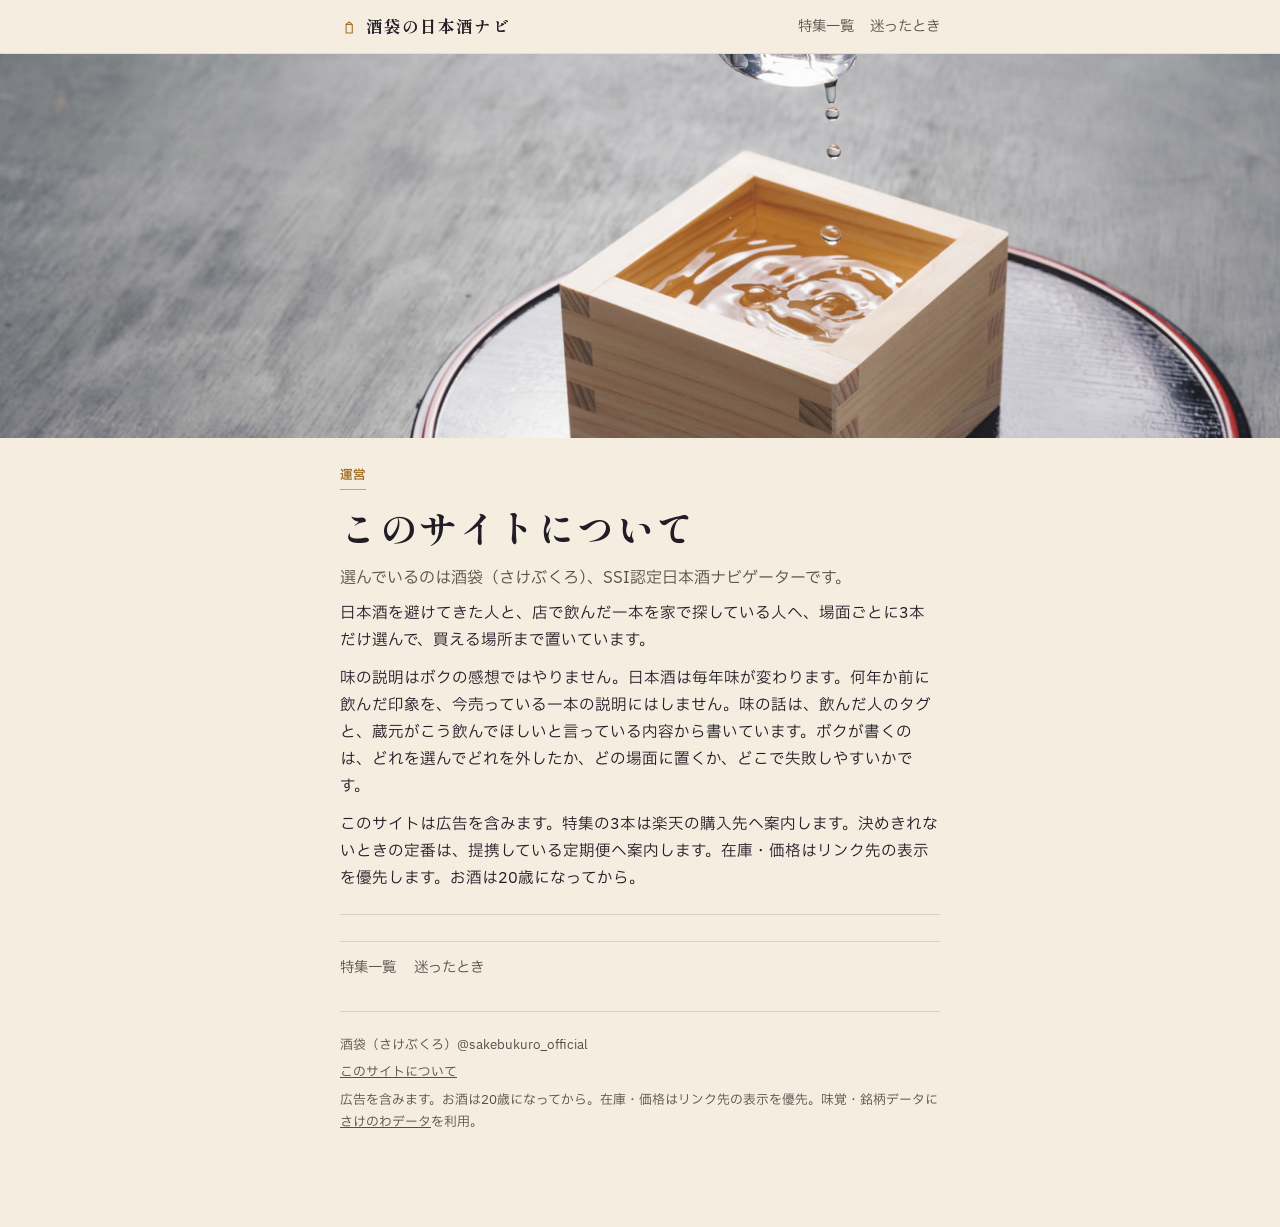
==== about.html @ 2d48d756 "Publish Wave 11 and 12: about, pairing 720ml, guide article, hide summer sake from index. Co-authore" ====
<!doctype html>
<html lang="ja">
<head>
  <meta charset="utf-8" />
  <meta name="viewport" content="width=device-width, initial-scale=1" />
  <meta name="description" content="日本酒を避けてきた人と、店で飲んだ一本を家で探している人へ、場面ごとに3本だけ選んで、買える場所まで置いています。" />
  <title>このサイトについて</title>
  
  <link rel="canonical" href="https://sarima-gh.github.io/sakebukuro-landing/about.html" />
  <meta property="og:type" content="website" />
  <meta property="og:title" content="このサイトについて" />
  <meta property="og:description" content="日本酒を避けてきた人と、店で飲んだ一本を家で探している人へ、場面ごとに3本だけ選んで、買える場所まで置いています。" />
  <meta property="og:url" content="https://sarima-gh.github.io/sakebukuro-landing/about.html" />
  <meta property="og:site_name" content="酒袋の日本酒ナビ" />
  
  <meta property="og:image" content="https://sarima-gh.github.io/sakebukuro-landing/assets/scene-index.jpg" />
  <meta name="twitter:image" content="https://sarima-gh.github.io/sakebukuro-landing/assets/scene-index.jpg" />

  <meta name="twitter:card" content="summary_large_image" />
  <meta name="twitter:title" content="このサイトについて" />
  <meta name="twitter:description" content="日本酒を避けてきた人と、店で飲んだ一本を家で探している人へ、場面ごとに3本だけ選んで、買える場所まで置いています。" />

  <link rel="icon" href="./assets/favicon.svg" type="image/svg+xml" />
  <link rel="stylesheet" href="./assets/site.css" />
  
</head>
<body>
<header class="site-header">
  <div class="site-header-inner">
  <a class="brand" href="./index.html" id="brand-home"><svg class="brand-mark" viewBox="0 0 24 24" aria-hidden="true"><path d="M8 8.4 12 5.2 16 8.4v11.2H8V8.4z" fill="none" stroke="currentColor" stroke-width="1.4" stroke-linejoin="round"/><path d="M8 8.4h8" fill="none" stroke="currentColor" stroke-width="1.4" stroke-linecap="round"/></svg>酒袋の日本酒ナビ</a>
  <nav>
    <a href="./index.html" id="nav-index" data-nav="index">特集一覧</a>
    <a href="./best.html" id="nav-best" data-nav="best">迷ったとき</a>
  </nav>
  </div>
</header>
<figure class="hero-bleed">
  <img src="./assets/scene-index.jpg" alt="升に注がれる日本酒" width="1600" height="1067" />
</figure>
<div class="shell" id="main">

  <section class="hero">
    <span class="eyebrow-label">運営</span>
    <h1 class="is-display">このサイトについて</h1>
    <p class="hook">選んでいるのは酒袋（さけぶくろ）、SSI認定日本酒ナビゲーターです。</p>
  </section>
  <section class="feature-intro"><div class="intro-block"><p>日本酒を避けてきた人と、店で飲んだ一本を家で探している人へ、場面ごとに3本だけ選んで、買える場所まで置いています。</p><p>味の説明はボクの感想ではやりません。日本酒は毎年味が変わります。何年か前に飲んだ印象を、今売っている一本の説明にはしません。味の話は、飲んだ人のタグと、蔵元がこう飲んでほしいと言っている内容から書いています。ボクが書くのは、どれを選んでどれを外したか、どの場面に置くか、どこで失敗しやすいかです。</p><p>このサイトは広告を含みます。特集の3本は楽天の購入先へ案内します。決めきれないときの定番は、提携している定期便へ案内します。在庫・価格はリンク先の表示を優先します。お酒は20歳になってから。</p></div></section>

  <nav class="site-nav-end" aria-label="サイト内リンク">
    <a href="./index.html" data-nav="index">特集一覧</a>
    <a href="./best.html" data-nav="best">迷ったとき</a>
  </nav>
<footer class="footer">
  <p>酒袋（さけぶくろ）@sakebukuro_official</p>
  <p><a href="./about.html" data-nav="about">このサイトについて</a></p>
  <p>広告を含みます。お酒は20歳になってから。在庫・価格はリンク先の表示を優先。味覚・銘柄データに<a href="https://sakenowa.com" rel="noopener">さけのわデータ</a>を利用。</p>
</footer>
</div>


<script>
  (function(){
    var depth = location.pathname.indexOf('/p/') >= 0 ? '../' : './';
    var base = "https://sarima-gh.github.io/sakebukuro-landing";
    var local = location.protocol === 'file:' || location.hostname === '127.0.0.1' || location.hostname === 'localhost';
    var indexUrl = (!local && base) ? (base + '/') : (depth + 'index.html');
    var bestUrl = (!local && base) ? (base + '/best.html') : (depth + 'best.html');
    var aboutUrl = (!local && base) ? (base + '/about.html') : (depth + 'about.html');
    document.querySelectorAll('[data-nav="index"]').forEach(function(a){ a.href = indexUrl; });
    document.querySelectorAll('[data-nav="best"]').forEach(function(a){ a.href = bestUrl; });
    document.querySelectorAll('[data-nav="about"]').forEach(function(a){ a.href = aboutUrl; });
    var brand = document.getElementById('brand-home');
    if (brand) brand.href = indexUrl;
  })();
</script>

</body>
</html>
---- assets/site.css ----
@import url('https://fonts.googleapis.com/css2?family=Shippori+Mincho:wght@500;700&family=IBM+Plex+Sans+JP:wght@400;500;600&display=swap');

:root {
  --bg: #F4EDE0;
  --paper: #FFFDF8;
  --ink: #221C26;
  --muted: #574F47;
  --accent: #A36F26;
  --accent-press: #83571A;
  --memo: #FFF3CB;
  --line: rgba(42, 36, 48, 0.14);
  --line-subtle: rgba(42, 36, 48, 0.08);
  --kunshu: #E29D8F;
  --soushu: #639B8A;
  --junshu: #B59371;
  --jukushu: #7A5030;
  --sticky-h: 56px;
  --tap: 48px;
  --photo-bg: #EFE6D4;
}

* { box-sizing: border-box; }
html { scroll-behavior: smooth; }
body {
  margin: 0;
  min-height: 100vh;
  color: var(--ink);
  font-family: "IBM Plex Sans JP", "Hiragino Sans", sans-serif;
  font-size: 16px;
  line-height: 1.75;
  background: var(--bg);
}
a { color: var(--ink); }
.shell {
  max-width: 40rem;
  margin: 0 auto;
  padding: 0 1.25rem 5.5rem;
}
.site-header {
  position: sticky;
  top: 0;
  z-index: 20;
  width: 100%;
  background: color-mix(in srgb, var(--bg) 82%, transparent);
  backdrop-filter: blur(14px);
  border-bottom: 1px solid var(--line-subtle);
}
.site-header-inner {
  display: flex;
  justify-content: space-between;
  align-items: center;
  gap: 1rem;
  max-width: 40rem;
  margin: 0 auto;
  padding: 0.75rem 1.25rem;
}
.site-header .brand {
  display: inline-flex;
  align-items: center;
  gap: 0.45rem;
  font-family: "Shippori Mincho", serif;
  font-weight: 700;
  font-size: 1.05rem;
  letter-spacing: 0.06em;
  text-decoration: none;
  color: var(--ink);
}
.brand-mark {
  width: 1.15rem;
  height: 1.15rem;
  flex: 0 0 auto;
  color: var(--accent);
}
.site-header nav {
  display: flex;
  flex-wrap: wrap;
  gap: 0.65rem 1rem;
  justify-content: flex-end;
}
.site-header nav a {
  font-size: 0.9rem;
  color: var(--muted);
  text-decoration: none;
  border-bottom: 1px solid transparent;
  transition: color 0.15s ease;
}
.site-header nav a:hover { border-color: var(--accent); color: var(--ink); }
.site-nav-end {
  display: flex;
  flex-wrap: wrap;
  gap: 0.65rem 1.1rem;
  margin: 1.5rem 0 0;
  padding: 0.85rem 0 0;
  border-top: 1px solid var(--line);
  font-size: 0.9rem;
}
.site-nav-end a {
  color: var(--muted);
  text-decoration: none;
  border-bottom: 1px solid transparent;
}
.site-nav-end a:hover { border-color: var(--accent); color: var(--ink); }
.back-to-index {
  margin: 1.25rem 0 0.25rem;
  font-size: 0.95rem;
}
.back-to-index a {
  color: var(--ink);
  text-decoration: none;
  border-bottom: 1px solid color-mix(in srgb, var(--accent) 45%, var(--line));
}
.back-to-index a:hover { border-color: var(--accent); }
.hero-bleed {
  margin: 0;
  width: 100%;
  height: clamp(14rem, 46vw, 22rem);
  overflow: hidden;
  background: var(--photo-bg);
}
.hero-bleed img {
  width: 100%;
  height: 100%;
  object-fit: cover;
  object-position: center 42%;
  display: block;
}
.hero-bleed.is-portrait img { object-position: 52% 58%; }
.hero-bleed.is-lanterns img { object-position: 50% 18%; }
.hero-bleed.is-counter img { object-position: 40% 55%; }
.hero-bleed.is-post img { object-position: 28% 42%; }
.hero {
  position: relative;
  padding: 1.35rem 0 0.35rem;
  animation: lamp-in 0.8s ease both;
}
.eyebrow-label {
  display: inline-block;
  font-size: 0.78rem;
  font-weight: 600;
  letter-spacing: 0.08em;
  color: var(--accent);
  border-bottom: 1.5px solid color-mix(in srgb, var(--accent) 45%, var(--line));
  padding: 0.15rem 0;
  margin-bottom: 0.75rem;
}
.hero h1 {
  font-family: "IBM Plex Sans JP", "Hiragino Sans", sans-serif;
  font-size: clamp(1.5rem, 5vw, 2.05rem);
  font-weight: 600;
  line-height: 1.45;
  letter-spacing: 0.03em;
  margin: 0 0 0.75rem;
  color: var(--ink);
}
.hero h1.is-brand,
.hero h1.is-display {
  font-family: "Shippori Mincho", serif;
  font-weight: 700;
  font-size: clamp(1.75rem, 5.8vw, 2.35rem);
  letter-spacing: 0.04em;
  line-height: 1.35;
}
.hero .hook {
  margin: 0;
  color: var(--muted);
  font-size: 1rem;
  line-height: 1.7;
}
.concept {
  margin: 0 0 1.5rem;
  padding: 0.2rem 0 1.25rem;
  border-bottom: 1px solid var(--line);
  color: var(--muted);
  font-size: 0.96rem;
  animation: lamp-in 1s ease both;
  animation-delay: 0.08s;
}
.feature-intro {
  margin: 0 0 1.6rem;
  padding: 0.15rem 0 1.35rem;
  background: none;
  border: none;
  border-bottom: 1px solid var(--line);
  border-radius: 0;
  color: var(--ink);
  font-size: 0.97rem;
  box-shadow: none;
  animation: lamp-in 1s ease both;
  animation-delay: 0.08s;
}
.feature-intro h2 {
  font-family: "Shippori Mincho", serif;
  font-size: 1.08rem;
  font-weight: 700;
  letter-spacing: 0.04em;
  margin: 0 0 0.55rem;
  color: var(--ink);
}
.feature-intro h2 + p,
.feature-intro h2 + ul { margin-top: 0; }
.feature-intro .intro-block + .intro-block { margin-top: 1.1rem; }
.feature-intro ul {
  margin: 0;
  padding-left: 1.2rem;
  color: var(--muted);
}
.feature-intro li { margin: 0.35rem 0; }
.concept p,
.feature-intro p { margin: 0 0 0.65rem; }
.concept p:last-child,
.feature-intro p:last-child { margin-bottom: 0; }
.trust {
  display: flex;
  flex-wrap: wrap;
  gap: 0.5rem 1rem;
  margin: 1.1rem 0 0.35rem;
  padding: 0.75rem 0;
  border-top: 1px solid var(--line);
  border-bottom: 1px solid var(--line);
  font-size: 0.84rem;
  color: var(--muted);
}
.face {
  margin: 0 0 1.25rem;
  color: var(--muted);
  font-size: 0.88rem;
  line-height: 1.65;
}
.howto {
  margin: 0 0 1.6rem;
  padding: 0.2rem 0 1.2rem;
  border-bottom: 1px solid var(--line);
}
.howto h2,
.stance h2,
.criteria h2,
.compare h2,
.panel h2 {
  font-family: "Shippori Mincho", serif;
  font-size: 1.12rem;
  font-weight: 700;
  letter-spacing: 0.04em;
  margin: 0 0 0.55rem;
}
.howto ol {
  margin: 0;
  padding-left: 1.25rem;
  color: var(--muted);
  font-size: 0.95rem;
}
.howto li { margin: 0.35rem 0; }
.stance {
  margin: 0 0 1.6rem;
  padding: 0.2rem 0 1.2rem;
  border-bottom: 1px solid var(--line);
}
.stance h2 {
  margin: 0 0 0.55rem;
}
.stance p {
  margin: 0 0 0.65rem;
  color: var(--muted);
  font-size: 0.92rem;
  line-height: 1.75;
}
.stance p:last-child { margin-bottom: 0; }
.sakebukuro-note {
  margin: 1.15rem 0 1.7rem;
  padding: 1.15rem 1.2rem 1.2rem;
  border: 1px solid var(--line);
  border-radius: 4px;
  background: var(--paper);
}
.sakebukuro-note h2 {
  font-family: "Shippori Mincho", serif;
  font-size: 1.12rem;
  font-weight: 700;
  letter-spacing: 0.04em;
  margin: 0 0 0.65rem;
}
.sakebukuro-note p {
  margin: 0 0 0.65rem;
  color: var(--muted);
  font-size: 0.92rem;
  line-height: 1.75;
}
.sakebukuro-note .note-lead {
  color: var(--ink);
  font-size: 0.95rem;
}
.sakebukuro-note p:last-child { margin-bottom: 0; }
.sakebukuro-note summary {
  font-family: "Shippori Mincho", serif;
  font-size: 1.12rem;
  font-weight: 700;
  letter-spacing: 0.04em;
  cursor: pointer;
  list-style-position: outside;
}
.sakebukuro-note summary::-webkit-details-marker { color: var(--muted); }
.feature-lead { margin-top: 0.75rem; }
.hero-strip-price {
  margin: 0.15rem 0 0;
  font-size: 0.86rem;
  font-weight: 600;
  color: var(--ink);
}
.hero-strip-note {
  margin: 0.2rem 0 0;
  font-size: 0.82rem;
  color: var(--muted);
  line-height: 1.55;
}
.offer-not-for {
  margin: 0.45rem 0 0;
  font-size: 0.82rem;
  color: var(--muted);
  line-height: 1.55;
}
.offer-not-for .offer-fact-label {
  display: block;
  margin-bottom: 0.15rem;
}
.offer-more {
  margin: 0.4rem 0 0;
  font-size: 0.82rem;
}
.offer-more a { color: var(--muted); }
.offer-more a:hover { color: var(--ink); }
.bridge-self-use {
  margin: 1.1rem 0 0.35rem;
  font-size: 0.9rem;
  color: var(--ink);
  line-height: 1.65;
}
.chooser { margin: 0.4rem 0 1.4rem; }
.chooser h2 { margin: 0 0 0.65rem; }
.chooser-row {
  display: block;
  margin: 0 0 0.55rem;
  padding: 0.85rem 1rem;
  border: 1px solid var(--line);
  border-radius: 4px;
  background: var(--paper);
  text-decoration: none;
  color: var(--ink);
  font-size: 0.94rem;
  line-height: 1.55;
}
.chooser-row:hover { border-color: var(--accent); }
.guide-cta {
  margin: 1.4rem 0 0;
}
.guide-cta a {
  display: block;
  padding: 0.85rem 1rem;
  border: 1px solid var(--line);
  border-radius: 4px;
  background: var(--paper);
  text-decoration: none;
  color: var(--ink);
  font-size: 0.94rem;
  line-height: 1.55;
}
.guide-cta a:hover { border-color: var(--accent); }
.terms-note {
  margin: 0 0 1.2rem;
  font-size: 0.82rem;
  color: var(--muted);
  line-height: 1.6;
}
.criteria {
  margin: 0 0 1.6rem;
  padding: 0.9rem 0 1.2rem;
  border-bottom: 1px solid var(--line);
}
.criteria h2 {
  margin: 0 0 0.6rem;
}
.criteria ol {
  margin: 0;
  padding-left: 1.25rem;
  color: var(--muted);
  font-size: 0.94rem;
}
.criteria li { margin: 0.3rem 0; }

.pick-label {
  font-size: 0.74rem;
  font-weight: 500;
  color: var(--muted);
  border: 1px solid var(--line);
  border-radius: 3px;
  padding: 0.12rem 0.5rem;
}

.jump {
  display: flex;
  gap: 0.5rem;
  overflow-x: auto;
  -webkit-overflow-scrolling: touch;
  margin: 0.15rem 0 1.35rem;
  padding: 0.1rem 0 0.55rem;
  scrollbar-width: thin;
}
.jump a {
  flex: 0 0 auto;
  display: inline-flex;
  align-items: center;
  gap: 0.35rem;
  min-height: 44px;
  padding: 0.35rem 0.85rem;
  border: 1px solid var(--line);
  border-radius: 999px;
  background: var(--paper);
  text-decoration: none;
  font-size: 0.86rem;
  font-weight: 500;
  color: var(--ink);
  white-space: nowrap;
}
.jump a:hover { border-color: var(--accent); }
.jump .jump-hero {
  border-color: color-mix(in srgb, var(--accent) 50%, var(--line));
  background: color-mix(in srgb, var(--accent) 10%, var(--paper));
}
.jump-mark {
  font-size: 0.7rem;
  font-weight: 600;
  letter-spacing: 0.06em;
  color: var(--accent);
}
.jump .jump-bridge {
  border: none;
  background: transparent;
  border-radius: 0;
  text-decoration: underline;
  text-underline-offset: 0.18em;
  color: var(--muted);
  font-weight: 500;
  padding-left: 0.35rem;
  padding-right: 0.35rem;
}
.jump .jump-bridge:hover {
  border-color: transparent;
  color: var(--ink);
}

.hero-strip {
  display: grid;
  grid-template-columns: 96px 1fr;
  gap: 1rem;
  align-items: start;
  margin: 0 0 1.5rem;
  padding: 0.35rem 0 1.2rem;
  border-bottom: 1px solid var(--line);
}
.hero-strip-thumb {
  display: block;
  width: 96px;
  height: 96px;
  overflow: hidden;
  background: var(--photo-bg);
  border-radius: 2px;
  border: 1px solid var(--line-subtle);
  text-decoration: none;
}
.hero-strip-thumb img {
  width: 100%;
  height: 100%;
  object-fit: contain;
  display: block;
  background: var(--photo-bg);
}
.hero-strip-thumb.is-empty {
  background: color-mix(in srgb, var(--accent) 12%, var(--photo-bg));
}
.hero-strip-body .pick-label { margin-bottom: 0.2rem; }
.hero-strip-name {
  font-weight: 600;
  font-size: 1.08rem;
  line-height: 1.4;
  margin: 0 0 0.25rem;
}
.hero-strip-fit {
  margin: 0 0 0.7rem;
  font-size: 0.88rem;
  color: var(--muted);
  line-height: 1.5;
}
.hero-strip .btn-row { margin-top: 0.15rem; }
.hero-strip .btn { width: 100%; font-size: 0.9rem; }
.hero-strip-escape {
  margin: 0.55rem 0 0;
  font-size: 0.86rem;
  line-height: 1.5;
}
.hero-strip-escape a {
  color: var(--muted);
  text-decoration: underline;
  text-underline-offset: 0.18em;
}
.hero-strip-escape a:hover { color: var(--ink); }

.panel.escape-best {
  margin: 1.15rem 0 0;
  padding: 1.15rem 1.2rem 1.2rem;
  border: 1px solid var(--line);
  border-radius: 4px;
  background: var(--paper);
}
.escape-best .sub {
  margin: 0 0 0.7rem;
}
.escape-row {
  display: inline-block;
  margin-top: 0;
  padding: 0.1rem 0;
  font-weight: 600;
  text-decoration: none;
  color: var(--accent);
  border-bottom: 1px solid color-mix(in srgb, var(--accent) 45%, var(--line));
}
.escape-row:hover { border-color: var(--accent); color: var(--ink); }

.compare {
  margin: 0 0 1.6rem;
  padding: 0.2rem 0 1.2rem;
  border-bottom: 1px solid var(--line);
}
.compare h2 {
  margin: 0 0 0.4rem;
}
.compare .sub { margin: 0 0 0.85rem; color: var(--muted); font-size: 0.9rem; }
.compare-wrap {
  overflow-x: auto;
  -webkit-overflow-scrolling: touch;
  border: 1px solid var(--line);
  border-radius: 4px;
  background: var(--paper);
}
.compare-table {
  width: 100%;
  border-collapse: collapse;
  font-size: 0.88rem;
  min-width: 28rem;
}
.compare-table th,
.compare-table td {
  padding: 0.7rem 0.75rem;
  text-align: left;
  vertical-align: top;
  border-bottom: 1px solid var(--line-subtle);
}
.compare-table th {
  font-size: 0.74rem;
  font-weight: 600;
  letter-spacing: 0.04em;
  color: var(--muted);
  background: color-mix(in srgb, var(--memo) 45%, var(--paper));
}
.compare-table tr:last-child td { border-bottom: none; }
.compare-table a {
  font-weight: 600;
  text-decoration: none;
  border-bottom: 1px solid color-mix(in srgb, var(--accent) 40%, transparent);
}
.compare-table a:hover { border-color: var(--accent); }
.compare-hero {
  font-size: 0.7rem;
  font-weight: 600;
  color: var(--accent);
  margin-left: 0.35rem;
}

.card {
  position: relative;
  display: grid;
  grid-template-columns: 8px 1fr;
  margin: 0 0 1.5rem;
  background: var(--paper);
  border: 1px solid var(--line-subtle);
  border-radius: 2px;
  box-shadow: none;
  scroll-margin-top: 5.5rem;
  overflow: hidden;
}
.card.is-highlight {
  border-color: color-mix(in srgb, var(--accent) 55%, var(--line));
}
.card-rail { background: var(--ink); opacity: 0.18; }
.type-kunshu .card-rail { background: var(--kunshu); opacity: 1; }
.type-soushu .card-rail { background: var(--soushu); opacity: 1; }
.type-junshu .card-rail { background: var(--junshu); opacity: 1; }
.type-jukushu .card-rail { background: var(--jukushu); opacity: 1; }
.card-body { padding: 1.1rem 1rem 1.25rem 1.1rem; }
.card-head { display: flex; flex-wrap: wrap; gap: 0.45rem; align-items: center; margin-bottom: 0.4rem; }
.hero-mark {
  font-size: 0.74rem;
  font-weight: 600;
  letter-spacing: 0.06em;
  color: var(--accent);
  background: color-mix(in srgb, var(--accent) 10%, transparent);
  border: 1px solid color-mix(in srgb, var(--accent) 40%, transparent);
  border-radius: 3px;
  padding: 0.12rem 0.5rem;
}
.type-badge,
.chip {
  font-size: 0.74rem;
  font-weight: 500;
  letter-spacing: 0.03em;
  color: var(--muted);
  border: 1px solid var(--line);
  border-radius: 2px;
  padding: 0.12rem 0.5rem;
}
.type-kunshu .type-badge { color: #8a4a3e; border-color: color-mix(in srgb, var(--kunshu) 55%, var(--line)); }
.type-soushu .type-badge { color: #3d6b5e; border-color: color-mix(in srgb, var(--soushu) 55%, var(--line)); }
.type-junshu .type-badge { color: #6e5640; border-color: color-mix(in srgb, var(--junshu) 55%, var(--line)); }
.type-jukushu .type-badge { color: #5a3a22; border-color: color-mix(in srgb, var(--jukushu) 55%, var(--line)); }
.chip-flag {
  color: var(--accent);
  border-color: color-mix(in srgb, var(--accent) 50%, var(--line));
  background: color-mix(in srgb, var(--accent) 10%, transparent);
}
.selection-reason {
  margin: 0 0 0.85rem;
  font-size: 0.9rem;
  line-height: 1.55;
  color: var(--ink);
}
.selection-reason-label {
  display: block;
  margin: 0 0 0.2rem;
  font-size: 0.76rem;
  font-weight: 600;
  letter-spacing: 0.04em;
  color: var(--muted);
}
.card h3 {
  font-family: "Shippori Mincho", serif;
  font-size: 1.28rem;
  font-weight: 700;
  line-height: 1.4;
  margin: 0.3rem 0 0.3rem;
  color: var(--ink);
}
.card-meta { margin: 0 0 0.75rem; color: var(--muted); font-size: 0.88rem; }
.card-photo,
.hero-photo {
  margin: 0 auto 1rem;
  width: 100%;
  max-width: 280px;
  aspect-ratio: 1 / 1;
  overflow: hidden;
  background: var(--photo-bg);
  border: 1px solid var(--line-subtle);
  border-radius: 2px;
}
.card-photo img,
.hero-photo img {
  width: 100%;
  height: 100%;
  object-fit: contain;
  object-position: center;
  display: block;
  padding: 0.35rem;
  box-sizing: border-box;
  background: var(--photo-bg);
}

.feature-row {
  display: grid;
  grid-template-columns: 96px 1fr;
  gap: 1rem;
  align-items: center;
  padding: 1rem 0.15rem;
  border-bottom: 1px solid var(--line);
  text-decoration: none;
  color: inherit;
  border-radius: 0;
  transition: background-color 0.15s ease;
}
.feature-row:hover {
  background-color: rgba(163, 111, 38, 0.05);
}
.feature-row:last-child { border-bottom: none; }
.feature-thumb,
.offer-thumb {
  display: block;
  overflow: hidden;
  border-radius: 2px;
  border: 1px solid var(--line-subtle);
  text-decoration: none;
}
.feature-thumb {
  width: 96px;
  height: 96px;
  background: var(--photo-bg);
}
.offer-thumb {
  width: 150px;
  height: 150px;
  background: #fff;
  padding: 0.45rem;
}
.feature-thumb img,
.offer-thumb img {
  width: 100%;
  height: 100%;
  object-fit: contain;
  display: block;
}
.feature-thumb img {
  object-fit: cover;
  background: var(--photo-bg);
}
.offer-thumb img {
  background: #fff;
}
.feature-thumb.is-portrait img { object-position: 52% 58%; }
.feature-thumb.is-lanterns img { object-position: 50% 18%; }
.feature-thumb.is-counter img { object-position: 40% 55%; }
.feature-thumb.is-empty,
.offer-thumb.is-empty {
  background:
    linear-gradient(145deg, color-mix(in srgb, var(--accent) 18%, var(--photo-bg)), var(--photo-bg));
}
.feature-scene {
  display: block;
  font-size: 0.76rem;
  font-weight: 600;
  letter-spacing: 0.06em;
  color: var(--accent);
  margin-bottom: 0.2rem;
}
.feature-title {
  display: block;
  font-weight: 600;
  font-size: 1.05rem;
  line-height: 1.4;
  margin-bottom: 0.25rem;
}
.feature-note { display: block; font-size: 0.88rem; color: var(--muted); }
.feature-audience {
  display: block;
  font-size: 0.82rem;
  color: var(--ink);
  margin-top: 0.15rem;
}

.offer-row {
  display: grid;
  grid-template-columns: 120px 1fr;
  gap: 0.85rem;
  align-items: start;
  margin: 0.9rem 0;
}
.offer-row .offer-thumb {
  width: 120px;
  height: 120px;
}
.offer-body .btn { width: 100%; }
.evergreen-bridge {
  scroll-margin-top: 5.5rem;
}
.evergreen-bridge.is-highlight {
  outline: 1px solid var(--accent);
  outline-offset: 6px;
}
.offer-sales {
  margin: 0 0 1.6rem;
  padding: 0 0 1.4rem;
  border-bottom: 1px solid var(--line);
  scroll-margin-top: 5.5rem;
}
.offer-sales:last-of-type {
  border-bottom: 0;
  margin-bottom: 0;
  padding-bottom: 0;
}
.offer-sales-head {
  display: grid;
  grid-template-columns: 150px 1fr;
  gap: 1rem;
  align-items: center;
  margin-bottom: 0.85rem;
}
.offer-sales h3 {
  font-size: 1.12rem;
  font-weight: 600;
  margin: 0 0 0.35rem;
  line-height: 1.4;
}
.offer-sales .note {
  margin: 0;
  font-size: 0.9rem;
  color: var(--muted);
  line-height: 1.6;
}
.offer-sales .btn-row { margin-top: 0.15rem; }
.offer-sales .btn { width: 100%; }
.offer-facts { margin: 0 0 0.9rem; }
.offer-fact { margin: 0 0 0.7rem; }
.offer-fact:last-child { margin-bottom: 0; }
.offer-fact-label {
  margin: 0 0 0.2rem;
  font-size: 0.76rem;
  font-weight: 600;
  letter-spacing: 0.04em;
  color: var(--muted);
}
.offer-fact p {
  margin: 0;
  font-size: 0.92rem;
  line-height: 1.7;
  color: var(--ink);
}

.radar-details {
  margin: 0.35rem 0 0.85rem;
  border: 1px solid var(--line);
  border-radius: 4px;
  padding: 0.35rem 0.7rem 0.45rem;
  background: rgba(255,255,255,0.4);
}
.radar-details summary {
  cursor: pointer;
  font-size: 0.82rem;
  color: var(--muted);
  list-style: none;
}
.radar-details summary::-webkit-details-marker { display: none; }
.radar-details summary::before {
  content: "▸ ";
  color: var(--accent);
}
.radar-details[open] summary::before { content: "▾ "; }
.radar-details[open] .radar { margin-bottom: 0.2rem; }
.radar {
  margin: 0.6rem auto 0.8rem;
  max-width: 220px;
  text-align: center;
}
.radar svg { display: block; margin: 0 auto; width: 200px; height: 200px; }
.radar-caption {
  margin: 0.35rem 0 0;
  font-size: 0.76rem;
  color: var(--muted);
  line-height: 1.45;
}
.radar-grid { fill: none; stroke: rgba(42,36,48,0.14); stroke-width: 1; }
.radar-spoke { stroke: rgba(42,36,48,0.16); stroke-width: 1; }
.radar-area { fill: rgba(163,111,38,0.24); stroke: var(--accent); stroke-width: 1.5; }
.radar-label {
  fill: var(--muted);
  font-size: 9px;
  text-anchor: middle;
  dominant-baseline: middle;
  font-family: "IBM Plex Sans JP", sans-serif;
}
.tags-block { margin: 0 0 0.7rem; }
.tags-label {
  margin: 0 0 0.35rem;
  font-size: 0.76rem;
  font-weight: 600;
  letter-spacing: 0.04em;
  color: var(--muted);
}
.sweetness {
  display: flex;
  align-items: center;
  gap: 0.35rem;
  margin: 0.45rem 0 0.7rem;
}
.sweet-label { font-size: 0.74rem; color: var(--muted); }
.sweet-cell {
  width: 1.1rem;
  height: 0.45rem;
  background: rgba(42,36,48,0.12);
  border-radius: 1px;
}
.sweet-cell.on { background: var(--accent); }
.tags { display: flex; flex-wrap: wrap; gap: 0.38rem; margin-bottom: 0.8rem; }
.rakuten-review { margin: 0 0 0.6rem; font-size: 0.88rem; color: var(--muted); }
.tag {
  font-size: 0.78rem;
  color: var(--muted);
  border-bottom: 1px solid var(--line);
  padding: 0.1rem 0;
}
.serve-temp-block { margin: 0 0 0.8rem; }
.serve-temp-label {
  margin: 0 0 0.25rem;
  font-size: 0.76rem;
  font-weight: 600;
  letter-spacing: 0.04em;
  color: var(--muted);
}
.serve-temp-value {
  margin: 0;
  font-size: 0.94rem;
  font-weight: 500;
  color: var(--ink);
}

.memo {
  background: color-mix(in srgb, var(--memo) 70%, var(--paper));
  padding: 0.85rem 0 0.85rem 0.95rem;
  margin: 0 0 0.95rem;
  border-left: 3px solid var(--accent);
  border-radius: 0;
  box-shadow: none;
}
.memo-label {
  margin: 0 0 0.3rem;
  font-size: 0.76rem;
  font-weight: 600;
  letter-spacing: 0.08em;
  color: var(--accent-press);
}
.memo p { margin: 0; font-size: 0.94rem; line-height: 1.65; }
.memo-tasting { margin-top: 0.45rem !important; color: var(--muted); }

.feature-hint {
  margin: -0.25rem 0 0.9rem;
  padding: 0.7rem 0 0;
  border-top: 1px dashed var(--line);
}
.feature-hint-label {
  margin: 0 0 0.35rem;
  font-size: 0.74rem;
  font-weight: 600;
  letter-spacing: 0.08em;
  color: var(--accent-press);
}
.feature-hint-list {
  margin: 0;
  padding: 0;
  list-style: none;
  display: grid;
  gap: 0.25rem;
}
.feature-hint-list li {
  margin: 0;
  padding: 0 0 0 0.85rem;
  position: relative;
  font-size: 0.9rem;
  color: var(--ink);
  line-height: 1.55;
}
.feature-hint-list li::before {
  content: "·";
  position: absolute;
  left: 0.15rem;
  color: var(--accent);
  font-weight: 700;
}
.btn-row { display: grid; gap: 0.55rem; }
.btn-row.secondary { margin-top: 0.5rem; }
.btn {
  min-height: var(--tap);
  display: inline-flex;
  align-items: center;
  justify-content: center;
  padding: 0.75rem 1.1rem;
  text-decoration: none;
  font-weight: 600;
  font-size: 0.96rem;
  letter-spacing: 0.03em;
  border-radius: 4px;
  border: none;
  transition: background-color 0.15s ease, transform 0.05s ease;
}
.btn:active { transform: translateY(1px); }
.btn-primary {
  background: var(--accent);
  color: #ffffff;
}
.btn-primary:hover { background: var(--accent-press); }
.btn-ghost {
  background: transparent;
  color: var(--ink);
  border: 1px solid var(--line);
}
.btn.disabled { opacity: 0.45; pointer-events: none; }

.panel {
  margin: 1.6rem 0;
  padding: 0.4rem 0 1.25rem;
  border-bottom: 1px solid var(--line);
  animation: lamp-in 0.85s ease both;
}
.panel h2 {
  margin: 0 0 0.45rem;
}
.panel .sub { margin: 0 0 0.9rem; color: var(--muted); font-size: 0.92rem; }
.offer { margin: 0 0 0.9rem; }
.offer .note { margin: 0.35rem 0 0; font-size: 0.85rem; color: var(--muted); }

.footer {
  margin-top: 1.85rem;
  padding-top: 1.1rem;
  border-top: 1px solid var(--line);
  font-size: 0.8rem;
  color: var(--muted);
  line-height: 1.7;
}
.footer p { margin: 0.35rem 0; }
.footer a { color: inherit; }

.sticky-cta {
  position: fixed;
  left: 0; right: 0; bottom: 0;
  z-index: 30;
  display: none;
  align-items: center;
  justify-content: space-between;
  gap: 0.75rem;
  min-height: var(--sticky-h);
  padding: 0.55rem 1rem calc(0.55rem + env(safe-area-inset-bottom));
  background: var(--paper);
  border-top: 1px solid var(--line);
  box-shadow: 0 -4px 18px rgba(42,36,48,0.08);
}
.sticky-cta.is-on { display: flex; }
.sticky-cta .name {
  font-size: 0.86rem;
  color: var(--muted);
  overflow: hidden;
  text-overflow: ellipsis;
  white-space: nowrap;
  max-width: 48%;
}
.sticky-cta .btn {
  flex: 1;
  max-width: 16rem;
  font-size: 0.88rem;
  padding: 0.65rem 0.75rem;
}

@keyframes lamp-in {
  from { opacity: 0; transform: translateY(8px); }
  to { opacity: 1; transform: translateY(0); }
}
@media (prefers-reduced-motion: reduce) {
  *, *::before { animation: none !important; }
}
@media (min-width: 900px) {
  .hero-bleed { height: 24rem; }
  .sticky-cta { display: none !important; }
}
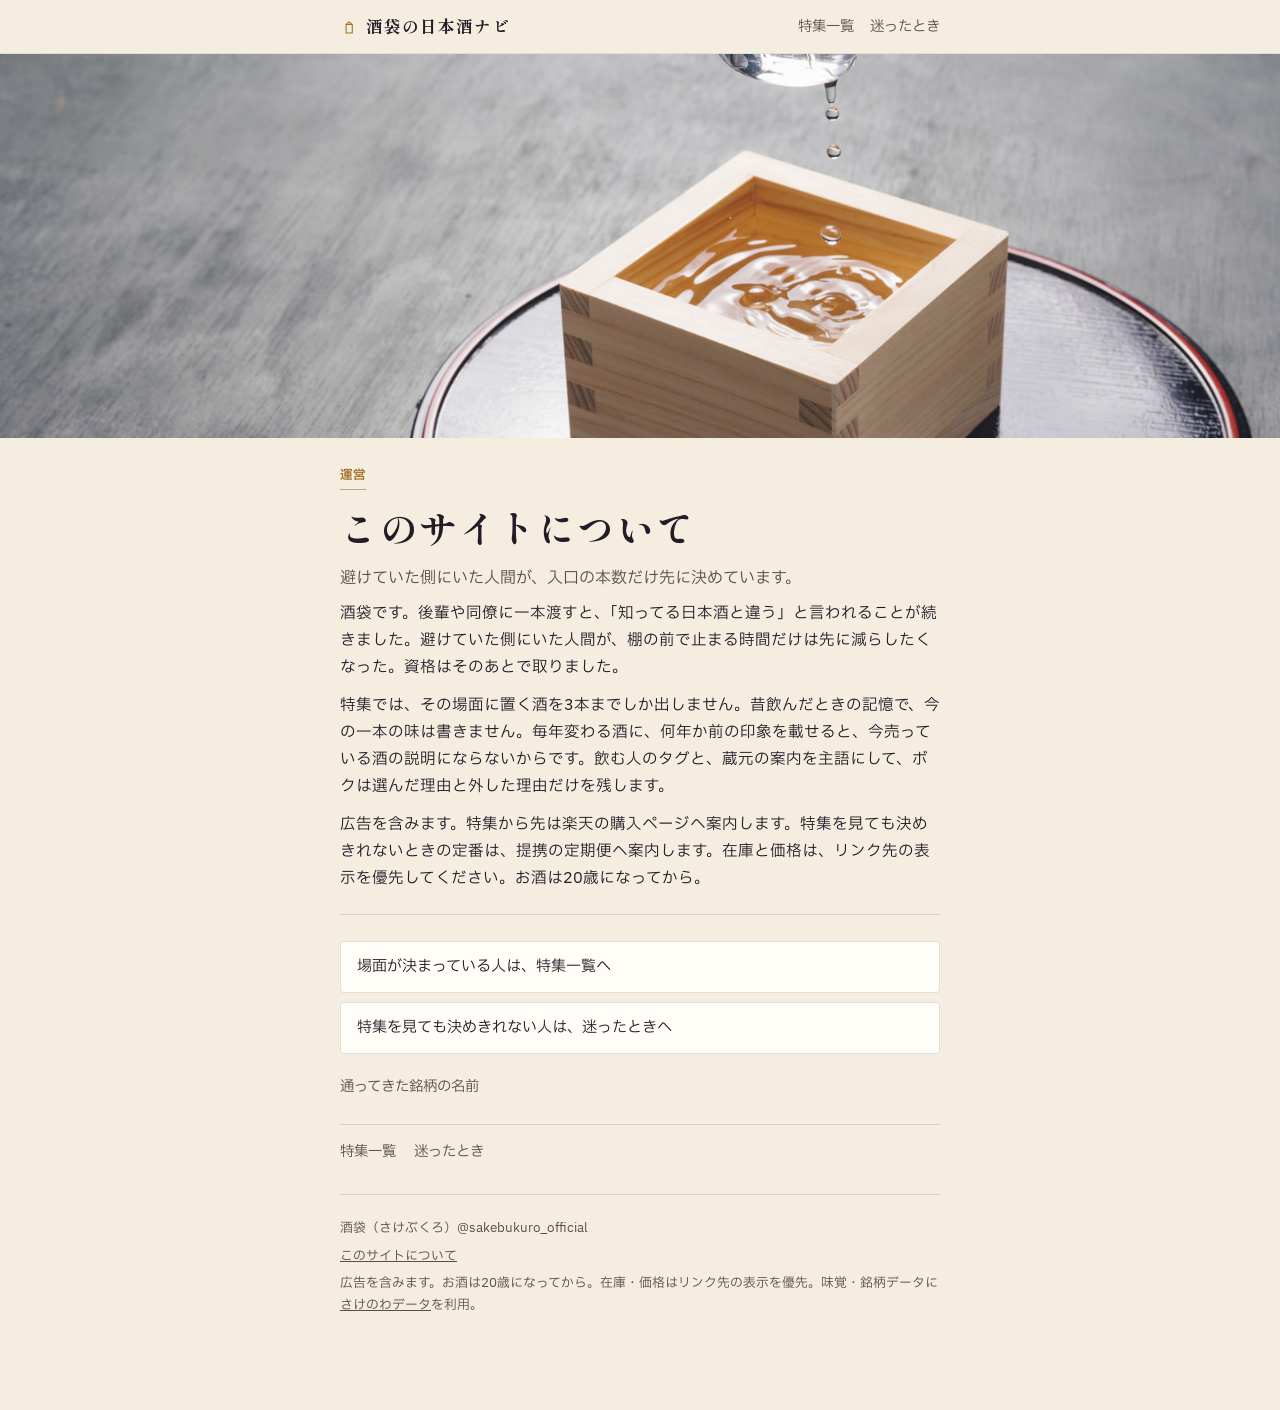
==== commit 6cadfade: "Publish remade about and drank pages so each has a clear job. Co-authored-by: Cursor <cursoragent@cu" ====
--- a/about.html
+++ b/about.html
@@ -3,13 +3,13 @@
 <head>
   <meta charset="utf-8" />
   <meta name="viewport" content="width=device-width, initial-scale=1" />
-  <meta name="description" content="日本酒を避けてきた人と、店で飲んだ一本を家で探している人へ、場面ごとに3本だけ選んで、買える場所まで置いています。" />
+  <meta name="description" content="避けていた側にいた人間が、入口の本数だけ先に決めています。" />
   <title>このサイトについて</title>
   
   <link rel="canonical" href="https://sarima-gh.github.io/sakebukuro-landing/about.html" />
   <meta property="og:type" content="website" />
   <meta property="og:title" content="このサイトについて" />
-  <meta property="og:description" content="日本酒を避けてきた人と、店で飲んだ一本を家で探している人へ、場面ごとに3本だけ選んで、買える場所まで置いています。" />
+  <meta property="og:description" content="避けていた側にいた人間が、入口の本数だけ先に決めています。" />
   <meta property="og:url" content="https://sarima-gh.github.io/sakebukuro-landing/about.html" />
   <meta property="og:site_name" content="酒袋の日本酒ナビ" />
   
@@ -18,7 +18,7 @@
 
   <meta name="twitter:card" content="summary_large_image" />
   <meta name="twitter:title" content="このサイトについて" />
-  <meta name="twitter:description" content="日本酒を避けてきた人と、店で飲んだ一本を家で探している人へ、場面ごとに3本だけ選んで、買える場所まで置いています。" />
+  <meta name="twitter:description" content="避けていた側にいた人間が、入口の本数だけ先に決めています。" />
 
   <link rel="icon" href="./assets/favicon.svg" type="image/svg+xml" />
   <link rel="stylesheet" href="./assets/site.css" />
@@ -42,9 +42,12 @@
   <section class="hero">
     <span class="eyebrow-label">運営</span>
     <h1 class="is-display">このサイトについて</h1>
-    <p class="hook">選んでいるのは酒袋（さけぶくろ）、SSI認定日本酒ナビゲーターです。</p>
+    <p class="hook">避けていた側にいた人間が、入口の本数だけ先に決めています。</p>
   </section>
-  <section class="feature-intro"><div class="intro-block"><p>日本酒を避けてきた人と、店で飲んだ一本を家で探している人へ、場面ごとに3本だけ選んで、買える場所まで置いています。</p><p>味の説明はボクの感想ではやりません。日本酒は毎年味が変わります。何年か前に飲んだ印象を、今売っている一本の説明にはしません。味の話は、飲んだ人のタグと、蔵元がこう飲んでほしいと言っている内容から書いています。ボクが書くのは、どれを選んでどれを外したか、どの場面に置くか、どこで失敗しやすいかです。</p><p>このサイトは広告を含みます。特集の3本は楽天の購入先へ案内します。決めきれないときの定番は、提携している定期便へ案内します。在庫・価格はリンク先の表示を優先します。お酒は20歳になってから。</p></div></section>
+  <section class="feature-intro"><div class="intro-block"><p>酒袋です。後輩や同僚に一本渡すと、「知ってる日本酒と違う」と言われることが続きました。避けていた側にいた人間が、棚の前で止まる時間だけは先に減らしたくなった。資格はそのあとで取りました。</p><p>特集では、その場面に置く酒を3本までしか出しません。昔飲んだときの記憶で、今の一本の味は書きません。毎年変わる酒に、何年か前の印象を載せると、今売っている酒の説明にならないからです。飲む人のタグと、蔵元の案内を主語にして、ボクは選んだ理由と外した理由だけを残します。</p><p>広告を含みます。特集から先は楽天の購入ページへ案内します。特集を見ても決めきれないときの定番は、提携の定期便へ案内します。在庫と価格は、リンク先の表示を優先してください。お酒は20歳になってから。</p></div></section>
+  <p class="guide-cta"><a href="./index.html" data-nav="index">場面が決まっている人は、特集一覧へ</a></p>
+  <p class="guide-cta"><a href="./best.html" data-nav="best">特集を見ても決めきれない人は、迷ったときへ</a></p>
+  <p class="guide-cta is-quiet"><a href="./drank.html">通ってきた銘柄の名前</a></p>
 
   <nav class="site-nav-end" aria-label="サイト内リンク">
     <a href="./index.html" data-nav="index">特集一覧</a>
--- a/assets/site.css
+++ b/assets/site.css
@@ -351,6 +351,9 @@
 .guide-cta {
   margin: 1.4rem 0 0;
 }
+.guide-cta + .guide-cta {
+  margin-top: 0.55rem;
+}
 .guide-cta a {
   display: block;
   padding: 0.85rem 1rem;
@@ -363,6 +366,53 @@
   line-height: 1.55;
 }
 .guide-cta a:hover { border-color: var(--accent); }
+.guide-cta.is-quiet {
+  margin-top: 1.1rem;
+}
+.guide-cta.is-quiet a {
+  display: inline;
+  padding: 0;
+  border: none;
+  background: transparent;
+  color: var(--muted);
+  font-size: 0.9rem;
+  border-bottom: 1px solid transparent;
+}
+.guide-cta.is-quiet a:hover {
+  border-color: var(--accent);
+  color: var(--ink);
+}
+.drank {
+  margin: 0 0 1.6rem;
+  padding: 0.2rem 0 1.2rem;
+  border-bottom: 1px solid var(--line);
+}
+.drank h2 {
+  font-family: "Shippori Mincho", serif;
+  font-size: 1.12rem;
+  font-weight: 700;
+  letter-spacing: 0.04em;
+  margin: 0 0 0.45rem;
+}
+.drank .sub { margin: 0 0 0.55rem; color: var(--muted); font-size: 0.92rem; }
+.drank-count {
+  margin: 0 0 0.85rem;
+  font-size: 0.86rem;
+  color: var(--muted);
+}
+.drank-list {
+  display: flex;
+  flex-wrap: wrap;
+  gap: 0.35rem 0.85rem;
+  margin: 0;
+  padding: 0;
+  list-style: none;
+}
+.drank-list li {
+  font-size: 0.92rem;
+  line-height: 1.55;
+  color: var(--ink);
+}
 .terms-note {
   margin: 0 0 1.2rem;
   font-size: 0.82rem;
@@ -681,6 +731,9 @@
   color: inherit;
   border-radius: 0;
   transition: background-color 0.15s ease;
+}
+.feature-row.is-text {
+  grid-template-columns: 1fr;
 }
 .feature-row:hover {
   background-color: rgba(163, 111, 38, 0.05);
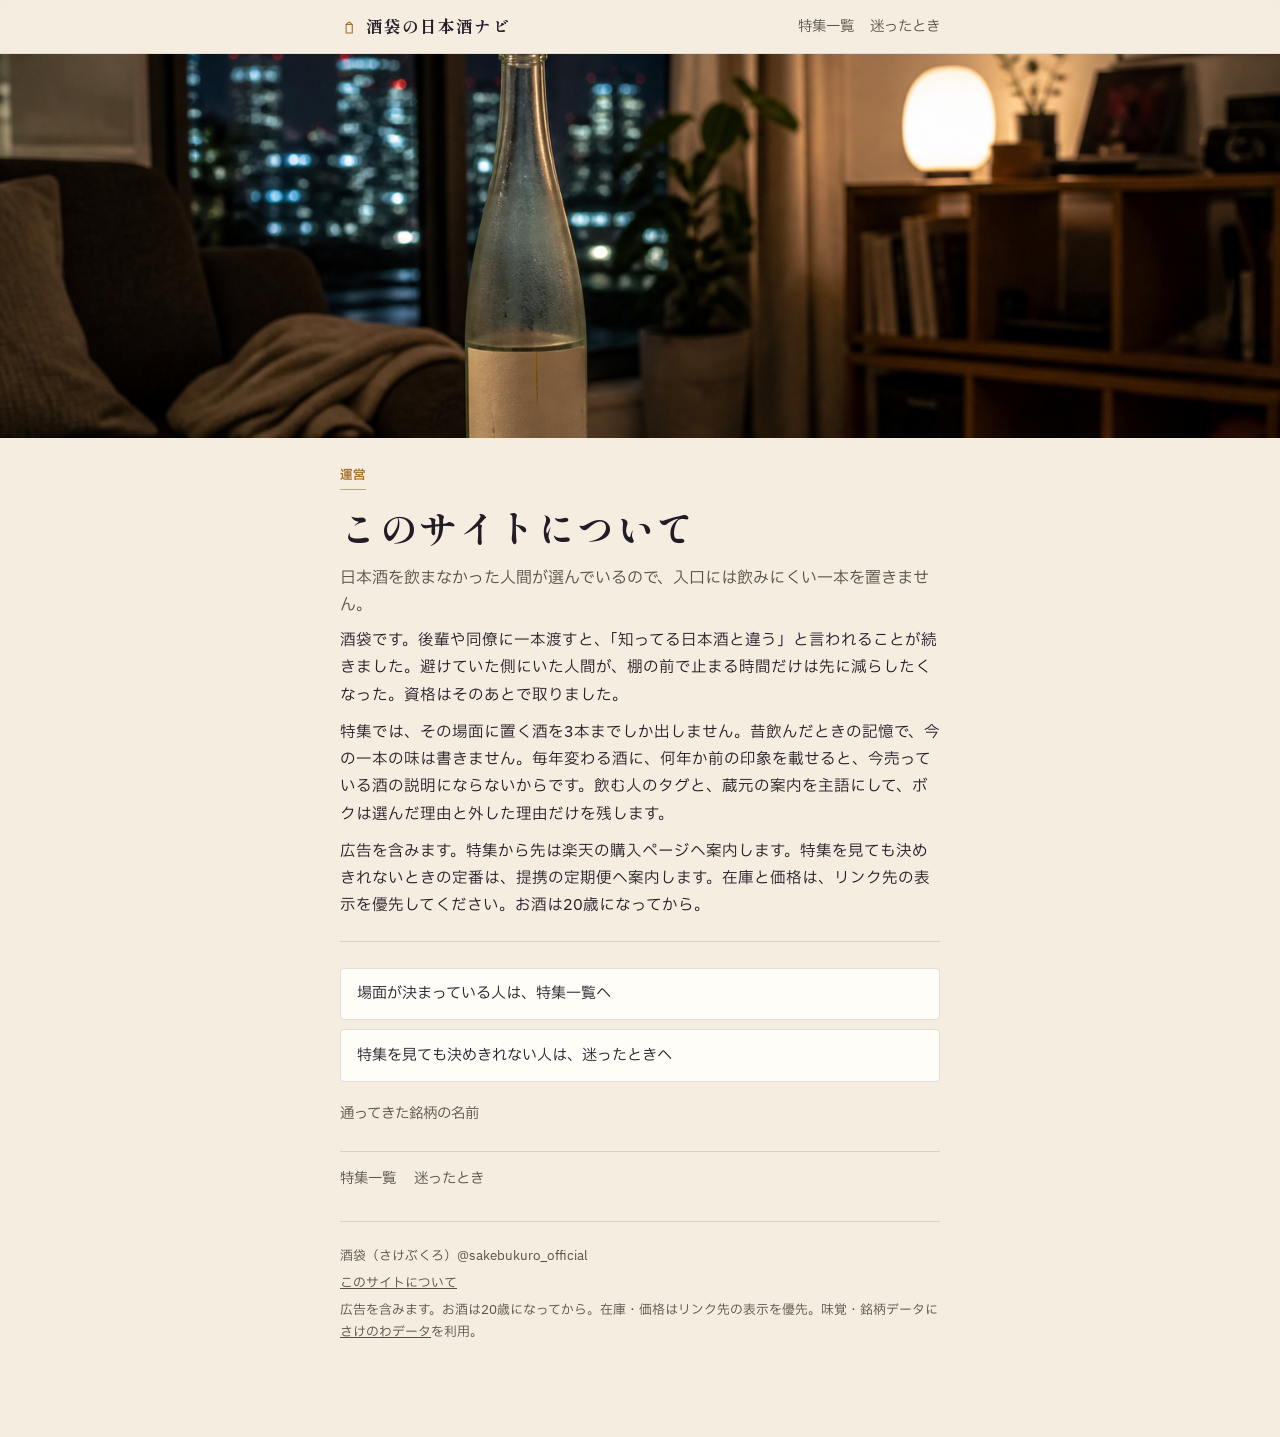
==== commit cd3aa596: "トップと特集本文を、単体で意味が取れる文に差し替え Co-authored-by: Cursor <cursoragent@cursor.com>" ====
--- a/about.html
+++ b/about.html
@@ -3,13 +3,13 @@
 <head>
   <meta charset="utf-8" />
   <meta name="viewport" content="width=device-width, initial-scale=1" />
-  <meta name="description" content="避けていた側にいた人間が、入口の本数だけ先に決めています。" />
+  <meta name="description" content="日本酒を飲まなかった人間が選んでいるので、入口には飲みにくい一本を置きません。" />
   <title>このサイトについて</title>
   
   <link rel="canonical" href="https://sarima-gh.github.io/sakebukuro-landing/about.html" />
   <meta property="og:type" content="website" />
   <meta property="og:title" content="このサイトについて" />
-  <meta property="og:description" content="避けていた側にいた人間が、入口の本数だけ先に決めています。" />
+  <meta property="og:description" content="日本酒を飲まなかった人間が選んでいるので、入口には飲みにくい一本を置きません。" />
   <meta property="og:url" content="https://sarima-gh.github.io/sakebukuro-landing/about.html" />
   <meta property="og:site_name" content="酒袋の日本酒ナビ" />
   
@@ -18,7 +18,7 @@
 
   <meta name="twitter:card" content="summary_large_image" />
   <meta name="twitter:title" content="このサイトについて" />
-  <meta name="twitter:description" content="避けていた側にいた人間が、入口の本数だけ先に決めています。" />
+  <meta name="twitter:description" content="日本酒を飲まなかった人間が選んでいるので、入口には飲みにくい一本を置きません。" />
 
   <link rel="icon" href="./assets/favicon.svg" type="image/svg+xml" />
   <link rel="stylesheet" href="./assets/site.css" />
@@ -35,14 +35,14 @@
   </div>
 </header>
 <figure class="hero-bleed">
-  <img src="./assets/scene-index.jpg" alt="升に注がれる日本酒" width="1600" height="1067" />
+  <img src="./assets/scene-index.jpg" alt="夜のテーブルに置いた、今の造りの一本" width="1600" height="1067" />
 </figure>
 <div class="shell" id="main">
 
   <section class="hero">
     <span class="eyebrow-label">運営</span>
     <h1 class="is-display">このサイトについて</h1>
-    <p class="hook">避けていた側にいた人間が、入口の本数だけ先に決めています。</p>
+    <p class="hook">日本酒を飲まなかった人間が選んでいるので、入口には飲みにくい一本を置きません。</p>
   </section>
   <section class="feature-intro"><div class="intro-block"><p>酒袋です。後輩や同僚に一本渡すと、「知ってる日本酒と違う」と言われることが続きました。避けていた側にいた人間が、棚の前で止まる時間だけは先に減らしたくなった。資格はそのあとで取りました。</p><p>特集では、その場面に置く酒を3本までしか出しません。昔飲んだときの記憶で、今の一本の味は書きません。毎年変わる酒に、何年か前の印象を載せると、今売っている酒の説明にならないからです。飲む人のタグと、蔵元の案内を主語にして、ボクは選んだ理由と外した理由だけを残します。</p><p>広告を含みます。特集から先は楽天の購入ページへ案内します。特集を見ても決めきれないときの定番は、提携の定期便へ案内します。在庫と価格は、リンク先の表示を優先してください。お酒は20歳になってから。</p></div></section>
   <p class="guide-cta"><a href="./index.html" data-nav="index">場面が決まっている人は、特集一覧へ</a></p>
